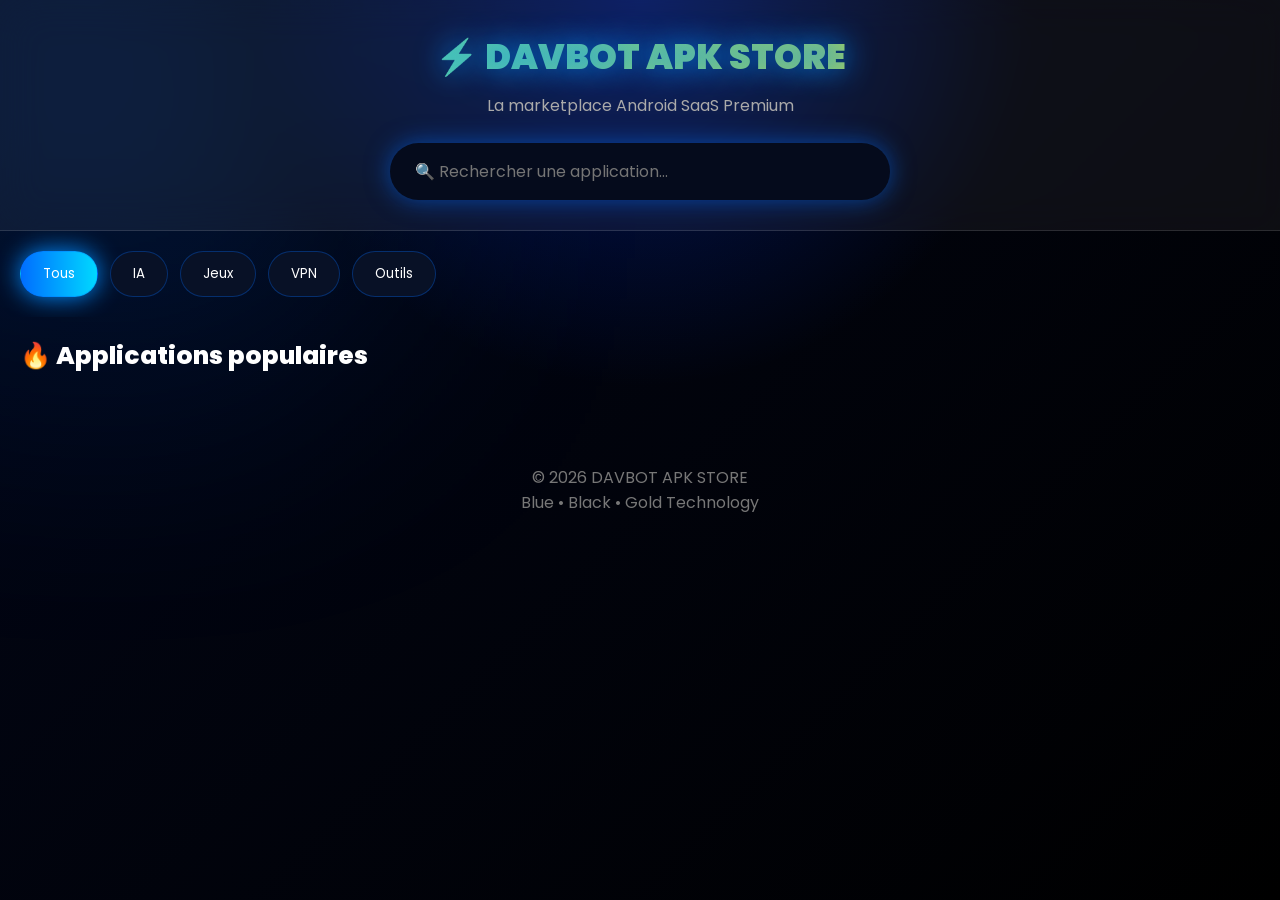
==== index.html @ 663ed7ce "Update index.html" ====
<!DOCTYPE html>
<html lang="fr">

<head>

<meta charset="UTF-8">

<meta name="viewport" content="width=device-width, initial-scale=1.0">

<title>DAVBOT APK STORE PRO</title>


<style>

@import url('https://fonts.googleapis.com/css2?family=Poppins:wght@400;600;800&display=swap');


*{
margin:0;
padding:0;
box-sizing:border-box;
font-family:Poppins,sans-serif;
}


body{

background:
radial-gradient(circle at top,#003cff55,transparent 35%),
linear-gradient(135deg,#020617,#000);

color:white;
min-height:100vh;

overflow-x:hidden;

}



/* BACKGROUND EFFECT */


body::before{

content:"";

position:fixed;

width:400px;
height:400px;

background:#006eff;

filter:blur(150px);

opacity:.25;

top:-100px;
left:-100px;

z-index:-1;

}





/* HEADER SAAS */


.header{


padding:30px 20px;

text-align:center;

background:

rgba(255,255,255,.05);

backdrop-filter:blur(20px);

border-bottom:

1px solid #ffffff20;


}



.logo{


font-size:35px;

font-weight:900;


background:

linear-gradient(90deg,#00c8ff,#ffd700);


-webkit-background-clip:text;

color:transparent;


text-shadow:

0 0 30px #008cff;


}



.subtitle{

color:#aaa;

margin-top:10px;

}




.search-box{


margin-top:25px;

}



#search{


width:90%;

max-width:500px;

padding:16px 25px;

border-radius:50px;

border:none;

outline:none;

background:#050b1c;

color:white;

font-size:16px;


box-shadow:

0 0 25px #006eff88;


}






/* MENU */


.menu{


display:flex;

gap:12px;

padding:20px;

overflow:auto;


}



.category{


background:#081126;

border:1px solid #006eff55;

color:white;

padding:12px 22px;

border-radius:30px;

white-space:nowrap;

}



.category.active{


background:

linear-gradient(90deg,#006eff,#00d9ff);

box-shadow:

0 0 25px #008cff;


}





/* SECTION */


.section-title{


padding:20px;

font-size:25px;

font-weight:800;


}





/* APK GRID */


#apps{


display:grid;

grid-template-columns:

repeat(auto-fit,minmax(280px,1fr));


gap:25px;

padding:20px;


}







/* APK CARD 3D */


.app-card{


background:

linear-gradient(

145deg,

#081126,

#020617

);


border-radius:30px;


padding:25px;


border:

1px solid #006eff55;


box-shadow:


0 20px 50px #000,


inset 0 0 30px #006eff22;


transition:.4s;


position:relative;


overflow:hidden;


}



.app-card::before{


content:"";

position:absolute;

width:150px;
height:150px;

background:#ffd700;

filter:blur(90px);

right:-50px;

top:-50px;

opacity:.2;


}



.app-card:hover{


transform:

translateY(-12px)

rotateX(5deg);


box-shadow:

0 0 40px #006eff,


0 30px 70px #000;


}







.app-icon{


width:95px;

height:95px;

border-radius:25px;

object-fit:cover;


box-shadow:

0 0 30px #006eff;


}





.app-name{


font-size:24px;

margin-top:15px;

}





.dev{

color:#aaa;

}




.info{


display:flex;

justify-content:space-between;

margin:15px 0;

font-size:13px;


}




.badge{


padding:7px 14px;

border-radius:20px;

background:#ffd700;

color:#000;

font-weight:bold;


}




.description{


color:#ccc;

font-size:14px;

min-height:50px;


}






/* DOWNLOAD BUTTON */


.download-btn{


width:100%;

margin-top:20px;

padding:15px;


border:none;

border-radius:25px;


background:

linear-gradient(

90deg,

#006eff,

#00d9ff

);


color:white;

font-size:16px;

font-weight:bold;


cursor:pointer;


box-shadow:

0 0 25px #006eff;


}





.download-btn:hover{


background:

linear-gradient(

90deg,

#ffd700,

#ff9900

);


color:black;


}







/* DOWNLOAD MODAL */


#downloadBox{


position:fixed;

top:50%;

left:50%;


transform:

translate(-50%,-50%);


width:320px;


padding:30px;


border-radius:30px;


background:#050b1c;


border:1px solid #006eff;


box-shadow:

0 0 50px #006eff;


display:none;


text-align:center;


}



.progress{


height:15px;

background:#111827;

border-radius:20px;

overflow:hidden;

margin:20px 0;


}



.bar{


height:100%;

width:0%;


background:

linear-gradient(90deg,#006eff,#ffd700);


}





footer{


text-align:center;

padding:30px;

color:#777;


}


</style>

</head>



<body>



<header class="header">


<div class="logo">

⚡ DAVBOT APK STORE

</div>


<p class="subtitle">

La marketplace Android SaaS Premium

</p>



<div class="search-box">

<input id="search"

placeholder="🔍 Rechercher une application...">

</div>



</header>





<nav class="menu">


<button class="category active">

Tous

</button>


<button class="category">

IA

</button>


<button class="category">

Jeux

</button>


<button class="category">

VPN

</button>


<button class="category">

Outils

</button>



</nav>






<h2 class="section-title">

🔥 Applications populaires

</h2>





<section id="apps">

</section>







<div id="downloadBox">


<h2>

⚡ Téléchargement

</h2>


<p id="downloadText">

Préparation...

</p>



<div class="progress">

<div class="bar" id="bar">

</div>

</div>


<p>

DAVBOT STORE ENGINE

</p>


</div>






<footer>


© 2026 DAVBOT APK STORE

<br>

Blue • Black • Gold Technology


</footer>

<script>
    // ==========================================
// ⚡ DAVBOT APK STORE PRO
// APP.JS
// SaaS 3D BLUE BLACK GOLD
// Sans Firebase
// ==========================================



// ================= APPLICATIONS =================


let APPS = [


{
id:1,

name:"DAVBOT AI",

icon:"https://i.ibb.co/chckV4z9/Dav-Bot-IA-128x128-4ko.webp",

developer:"David Mpongo",

category:"IA",

version:"3.0",

size:"1 MB",

downloads:3,2k,

stars:5,

vip:true,

description:
"Assistant IA intelligent avec génération de texte, images et outils avancés.",

apk:"#"

},



{
id:2,

name:"DAVBOT VPN",

icon:"https://i.ibb.co/4ZLPR3CJ/logo-reduit-56ko.webp",

developer:"DAVBOT",

category:"VPN",

version:"2.5",

size:"4 MB",

downloads:18k,

stars:5,

vip:true,

description:
"VPN rapide et sécurisé avec technologie nouvelle génération.",

apk:"#"

},



{
id:3,

name:"DAVBOT GAMES",

icon:"https://cdn-icons-png.flaticon.com/512/686/686589.png",

developer:"DAVBOT Studio",

category:"Jeux",

version:"1.5",

size:"120 MB",

downloads:9500,

stars:4,

vip:false,

description:
"Collection de jeux Android divertissants.",

apk:"#"

},



{
id:4,

name:"DAVBOT TOOLS",

icon:"https://cdn-icons-png.flaticon.com/512/2919/2919592.png",

developer:"DAVBOT",

category:"Outils",

version:"1.0",

size:"30 MB",

downloads:7000,

stars:5,

vip:false,

description:
"Une suite d'outils puissants pour Android.",

apk:"#"

}


];






// ================= ELEMENTS =================


const appsBox =
document.getElementById("apps");


const search =
document.getElementById("search");


const bar =
document.getElementById("bar");


const downloadBox =
document.getElementById("downloadBox");


const downloadText =
document.getElementById("downloadText");







// ================= AFFICHAGE =================


function renderApps(list){


appsBox.innerHTML="";



list.forEach(app=>{


appsBox.innerHTML += `


<div class="app-card">


<img class="app-icon"

src="${app.icon}">



<h2 class="app-name">

${app.name}

${app.vip ? " 👑":""}

</h2>




<p class="dev">

👨‍💻 ${app.developer}

</p>





<div class="info">


<span>

📥 ${app.downloads}

</span>



<span>

📦 ${app.size}

</span>


</div>





<div class="info">


<span>

⭐ ${app.stars}/5

</span>



<span class="badge">

${app.category}

</span>


</div>





<p class="description">

${app.description}

</p>





<button class="download-btn"

onclick="downloadAPK(${app.id})">


⬇ Télécharger


</button>



</div>


`;



});



}






// ================= RECHERCHE =================



search.addEventListener("input",()=>{


let value =
search.value.toLowerCase();



let result =
APPS.filter(app=>


app.name

.toLowerCase()

.includes(value)


);



renderApps(result);



});







// ================= CATEGORIES =================



document

.querySelectorAll(".category")

.forEach(button=>{


button.onclick=()=>{


document

.querySelectorAll(".category")

.forEach(btn=>{


btn.classList.remove("active");


});



button.classList.add("active");



let cat =
button.innerText;



if(cat==="Tous"){


renderApps(APPS);


}

else{


renderApps(

APPS.filter(app=>

app.category===cat

)

);


}



};



});








// ================= TELECHARGEMENT =================



window.downloadAPK=function(id){



let app =

APPS.find(a=>a.id===id);



if(!app)return;





downloadBox.style.display="block";



let progress=0;



bar.style.width="0%";



downloadText.innerHTML=

"Connexion au serveur...";







let timer=setInterval(()=>{


progress +=10;



bar.style.width=

progress+"%";




if(progress===30){


downloadText.innerHTML=

"⬇ Téléchargement de "+app.name;


}



if(progress===70){


downloadText.innerHTML=

"⚡ Optimisation APK...";


}



if(progress>=100){



clearInterval(timer);



downloadText.innerHTML=

"✅ Installation prête !";



app.downloads++;



setTimeout(()=>{


if(app.apk!=="#"){


window.open(app.apk,"_blank");


}

else{


alert(

"APK bientôt disponible"

);


}



downloadBox.style.display="none";


},1200);



}



},300);



};






// ================= START =================


renderApps(APPS);



console.log(

"⚡ DAVBOT APK STORE PRO chargé"

);
</script>

</body>

</html>
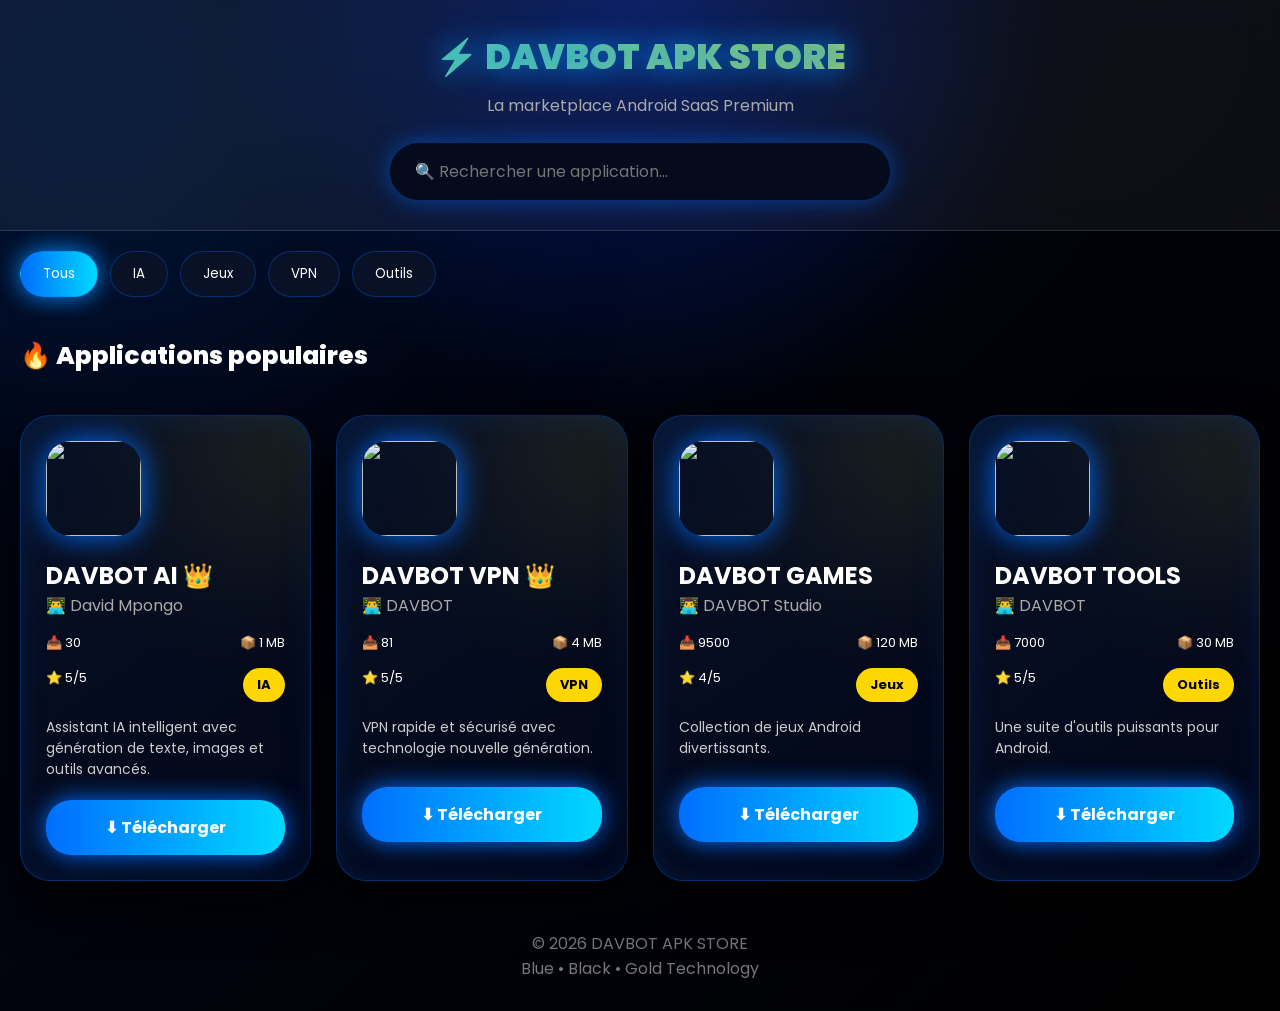
==== commit c14bb002: "Update index.html" ====
--- a/index.html
+++ b/index.html
@@ -797,23 +797,6 @@
 
 
 </div>
-
-
-
-
-
-
-<footer>
-
-
-© 2026 DAVBOT APK STORE
-
-<br>
-
-Blue • Black • Gold Technology
-
-
-</footer>
 
 <script>
     // ==========================================
@@ -846,7 +829,7 @@
 
 size:"1 MB",
 
-downloads:3,2k,
+downloads:30,
 
 stars:5,
 
@@ -876,7 +859,7 @@
 
 size:"4 MB",
 
-downloads:18k,
+downloads:81,
 
 stars:5,
 
@@ -1393,6 +1376,20 @@
 );
 </script>
 
+<footer>
+
+
+© 2026 DAVBOT APK STORE
+
+<br>
+
+Blue • Black • Gold Technology
+
+
+</footer>
+
+
+
 </body>
 
 </html>
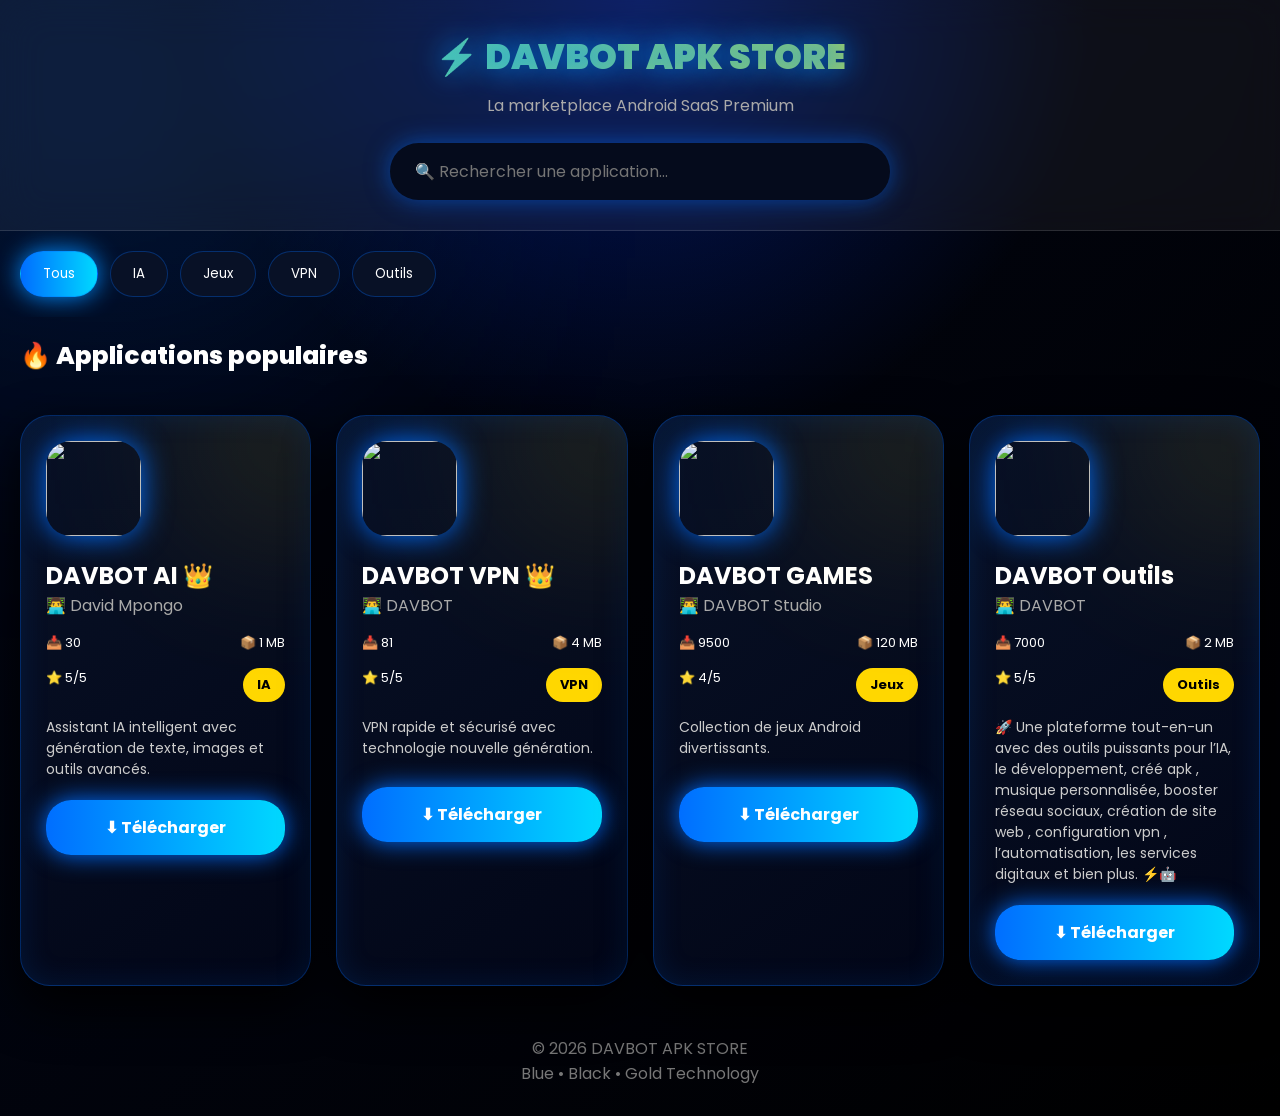
==== commit 47dc54bf: "Update index.html" ====
--- a/index.html
+++ b/index.html
@@ -838,7 +838,7 @@
 description:
 "Assistant IA intelligent avec génération de texte, images et outils avancés.",
 
-apk:"#"
+apk:"https://github.com/Equipedev02/Apk-/releases/download/Dav/app-release.apk"
 
 },
 
@@ -868,7 +868,7 @@
 description:
 "VPN rapide et sécurisé avec technologie nouvelle génération.",
 
-apk:"#"
+apk:"https://github.com/Equipedev02/Apk-/releases/download/Dev/app-release.apk"
 
 },
 
@@ -902,14 +902,12 @@
 
 },
 
-
-
 {
 id:4,
 
-name:"DAVBOT TOOLS",
-
-icon:"https://cdn-icons-png.flaticon.com/512/2919/2919592.png",
+name:"DAVBOT Outils",
+
+icon:"https://i.ibb.co/cKsBpWC5/file-000000005df481f4ace35cb8358d5b5d.webp",
 
 developer:"DAVBOT",
 
@@ -917,20 +915,22 @@
 
 version:"1.0",
 
-size:"30 MB",
+size:"2 MB",
 
 downloads:7000,
 
 stars:5,
 
+
 vip:false,
 
 description:
-"Une suite d'outils puissants pour Android.",
-
-apk:"#"
-
-}
+"🚀 Une plateforme tout-en-un avec des outils puissants pour l’IA, le développement, créé apk , musique personnalisée, booster réseau sociaux, création de site web , configuration vpn , l’automatisation, les services digitaux et bien plus. ⚡🤖",
+
+apk:"https://github.com/Equipedev02/Apk-/releases/download/Outils/app-release.apk"
+
+    }
+    
 
 
 ];
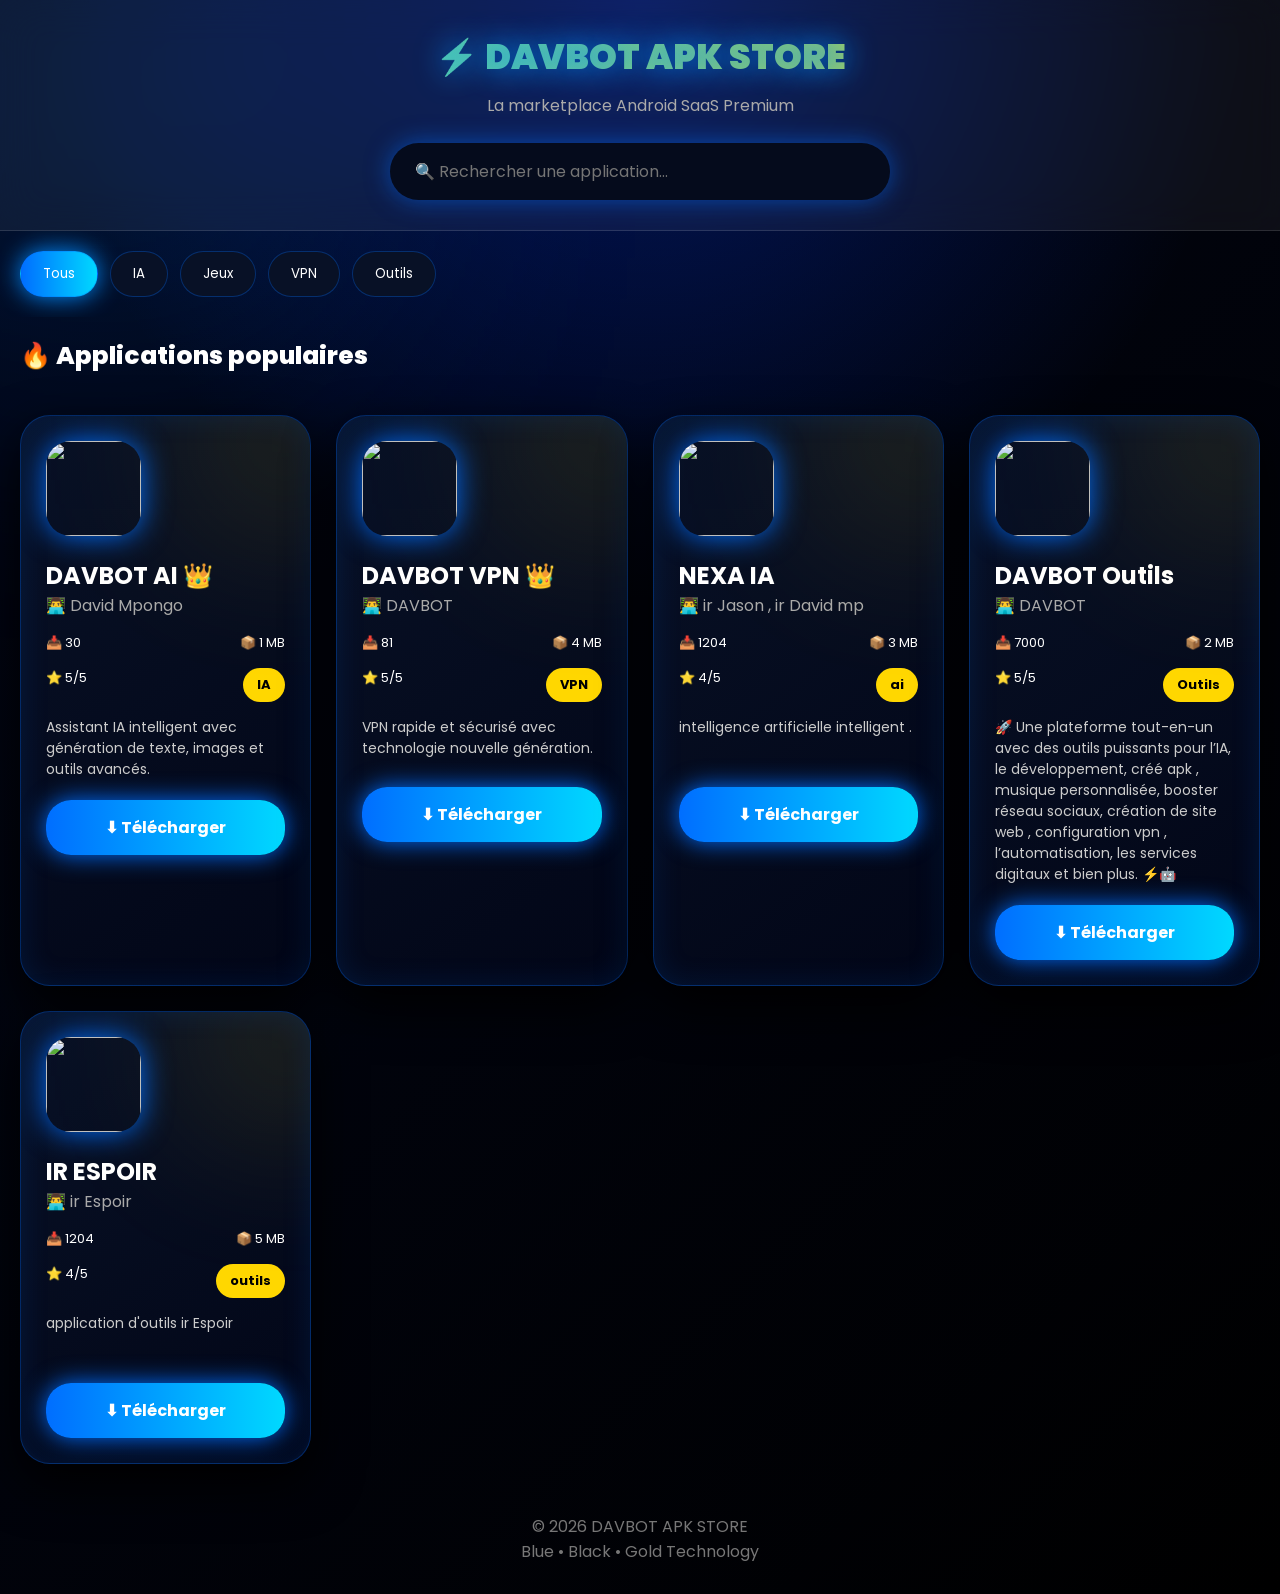
==== commit b0932f3c: "Update index.html" ====
--- a/index.html
+++ b/index.html
@@ -877,28 +877,28 @@
 {
 id:3,
 
-name:"DAVBOT GAMES",
-
-icon:"https://cdn-icons-png.flaticon.com/512/686/686589.png",
-
-developer:"DAVBOT Studio",
-
-category:"Jeux",
+name:"NEXA IA",
+
+icon:"https://i.ibb.co/DHg7rJxL/1000127737.png",
+
+developer:"ir Jason , ir David mp",
+
+category:"ai",
 
 version:"1.5",
 
-size:"120 MB",
-
-downloads:9500,
+size:"3 MB",
+
+downloads:1204,
 
 stars:4,
 
 vip:false,
 
 description:
-"Collection de jeux Android divertissants.",
-
-apk:"#"
+"intelligence artificielle intelligent .",
+
+apk:"https://github.com/Equipedev02/Apk-/releases/download/NEXA1/app-release.apk"
 
 },
 
@@ -929,7 +929,34 @@
 
 apk:"https://github.com/Equipedev02/Apk-/releases/download/Outils/app-release.apk"
 
-    }
+    },
+    {
+id:5,
+
+name:"IR ESPOIR",
+
+icon:"https://i.ibb.co/rGWJBhcq/1000127770.png",
+
+developer:"ir Espoir",
+
+category:"outils",
+
+version:"1.5",
+
+size:"5 MB",
+
+downloads:1204,
+
+stars:4,
+
+vip:false,
+
+description:
+"application d'outils ir Espoir",
+
+apk:"https://github.com/Equipedev02/Apk-/releases/download/NEXA/app-release.apk"
+
+}
     
 
 
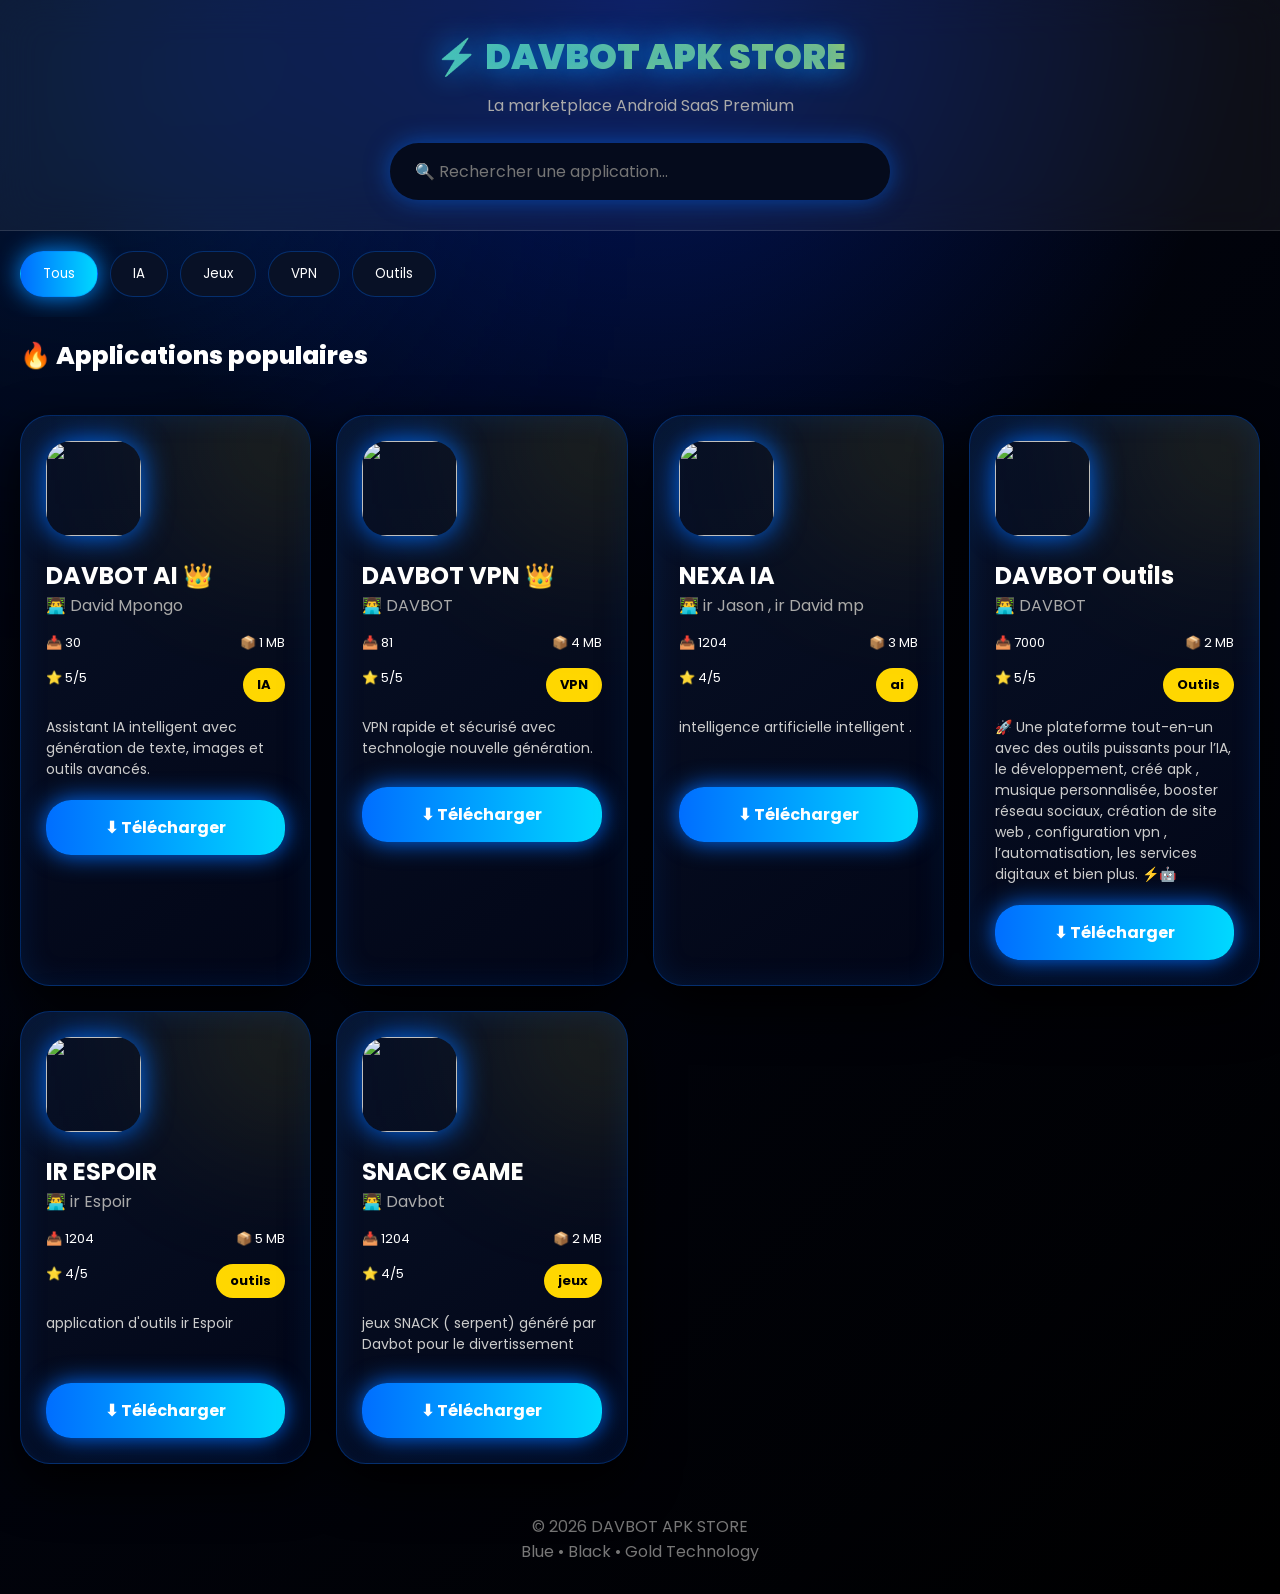
==== commit 8fa139f9: "Update index.html" ====
--- a/index.html
+++ b/index.html
@@ -956,7 +956,35 @@
 
 apk:"https://github.com/Equipedev02/Apk-/releases/download/NEXA/app-release.apk"
 
-}
+},
+{
+id:6,
+
+name:"SNACK GAME",
+
+icon:"https://i.ibb.co/t5qCBGw/1000129345.png",
+
+developer:"Davbot",
+
+category:"jeux",
+
+version:"1.5",
+
+size:"2 MB",
+
+downloads:1204,
+
+stars:4,
+
+vip:false,
+
+description:
+"jeux SNACK ( serpent) généré par Davbot pour le divertissement",
+
+apk:"https://github.com/Equipedev02/Apk-/releases/download/Snack/app-release.apk"
+
+}
+    
     
 
 
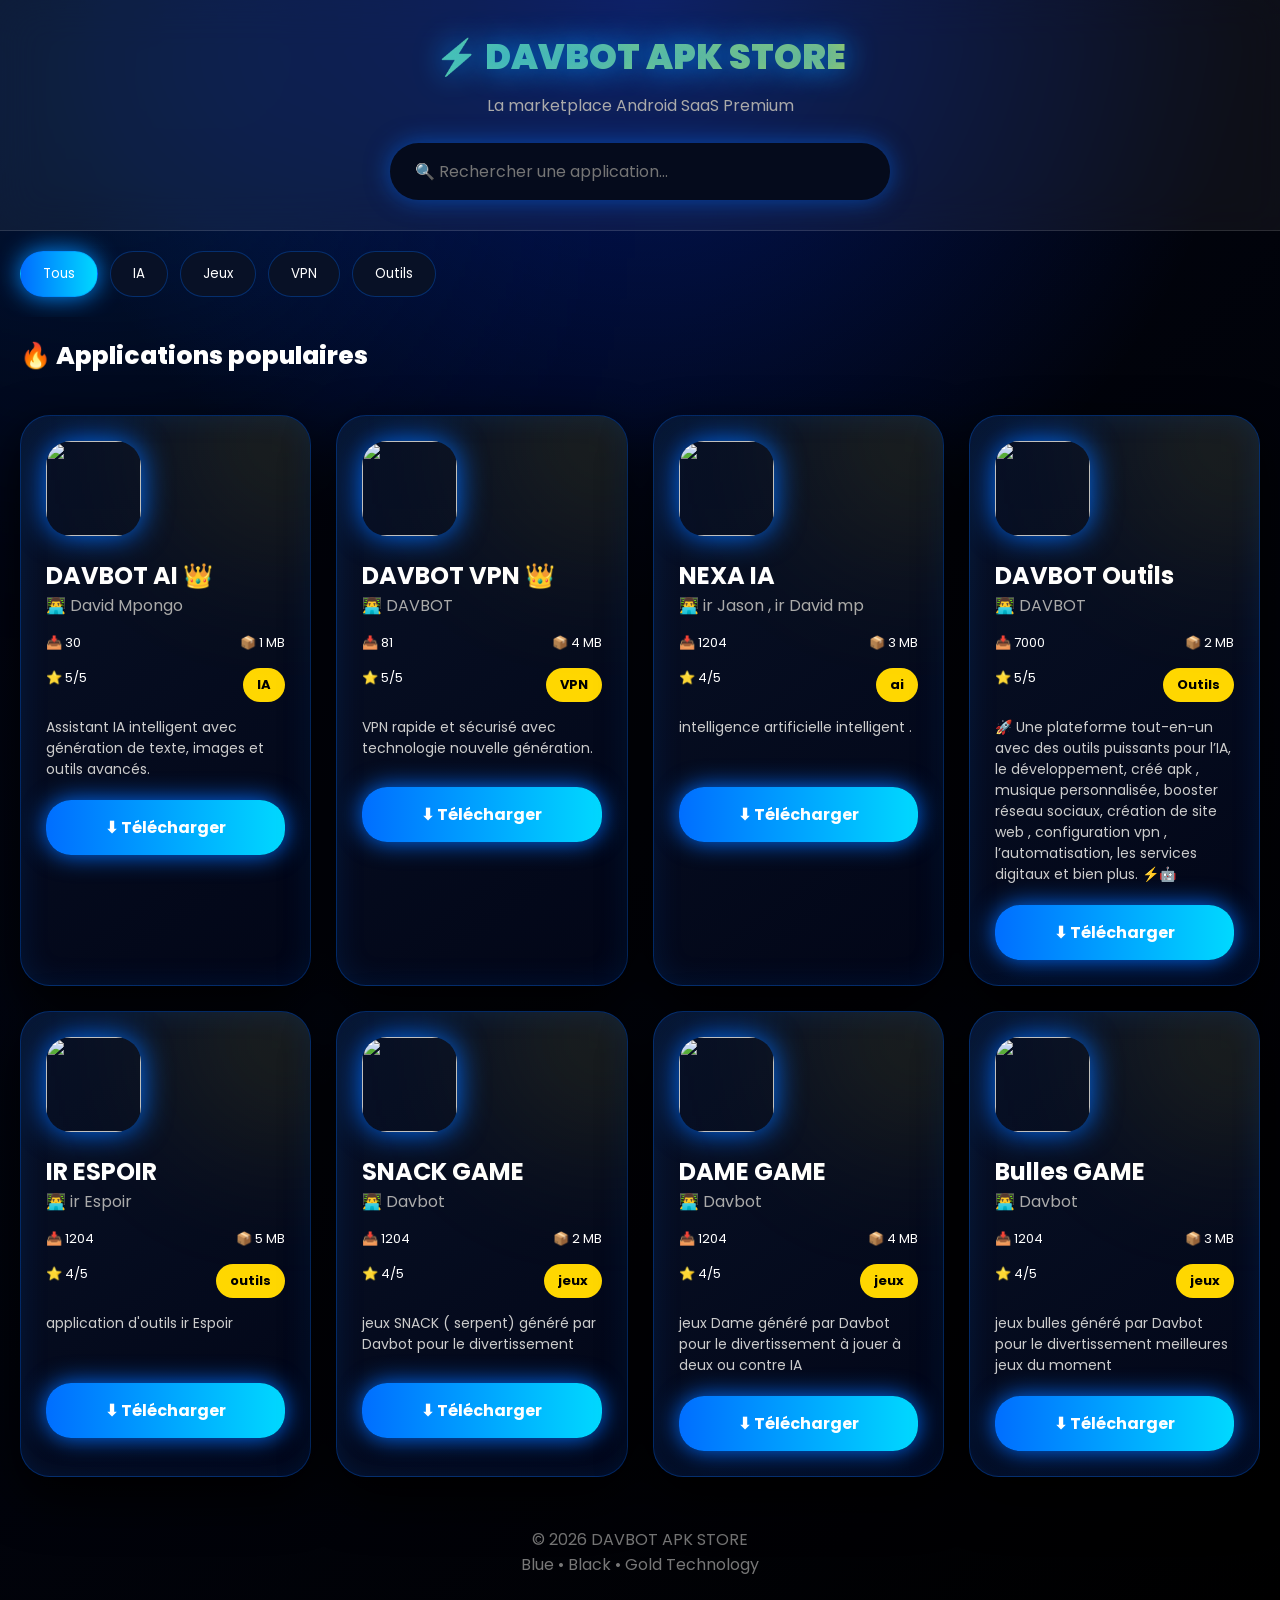
==== commit 96cca1eb: "Update index.html" ====
--- a/index.html
+++ b/index.html
@@ -962,7 +962,7 @@
 
 name:"SNACK GAME",
 
-icon:"https://i.ibb.co/t5qCBGw/1000129345.png",
+icon:"https://i.ibb.co/k2XBJVFr/1000129345.png",
 
 developer:"Davbot",
 
@@ -983,8 +983,63 @@
 
 apk:"https://github.com/Equipedev02/Apk-/releases/download/Snack/app-release.apk"
 
-}
+},
+
+{
+id:7,
+
+name:"DAME GAME",
+
+icon:"https://i.ibb.co/DDZ3ZJnC/1000129412.png",
+
+developer:"Davbot",
+
+category:"jeux",
+
+version:"2.5",
+
+size:"4 MB",
+
+downloads:1204,
+
+stars:4,
+
+vip:false,
+
+description:
+"jeux Dame généré par Davbot pour le divertissement à jouer à deux ou contre IA",
+
+apk:"https://github.com/Equipedev02/Apk-/releases/download/Dame/app-release.apk"
+
+},
     
+{
+id:8,
+
+name:"Bulles GAME",
+
+icon:"https://i.ibb.co/cR4rMmy/1000129392.png",
+
+developer:"Davbot",
+
+category:"jeux",
+
+version:"1.5",
+
+size:"3 MB",
+
+downloads:1204,
+
+stars:4,
+
+vip:false,
+
+description:
+"jeux bulles généré par Davbot pour le divertissement meilleures jeux du moment",
+
+apk:"https://github.com/Equipedev02/Apk-/releases/download/Bulles/app-release.apk"
+
+}
     
 
 
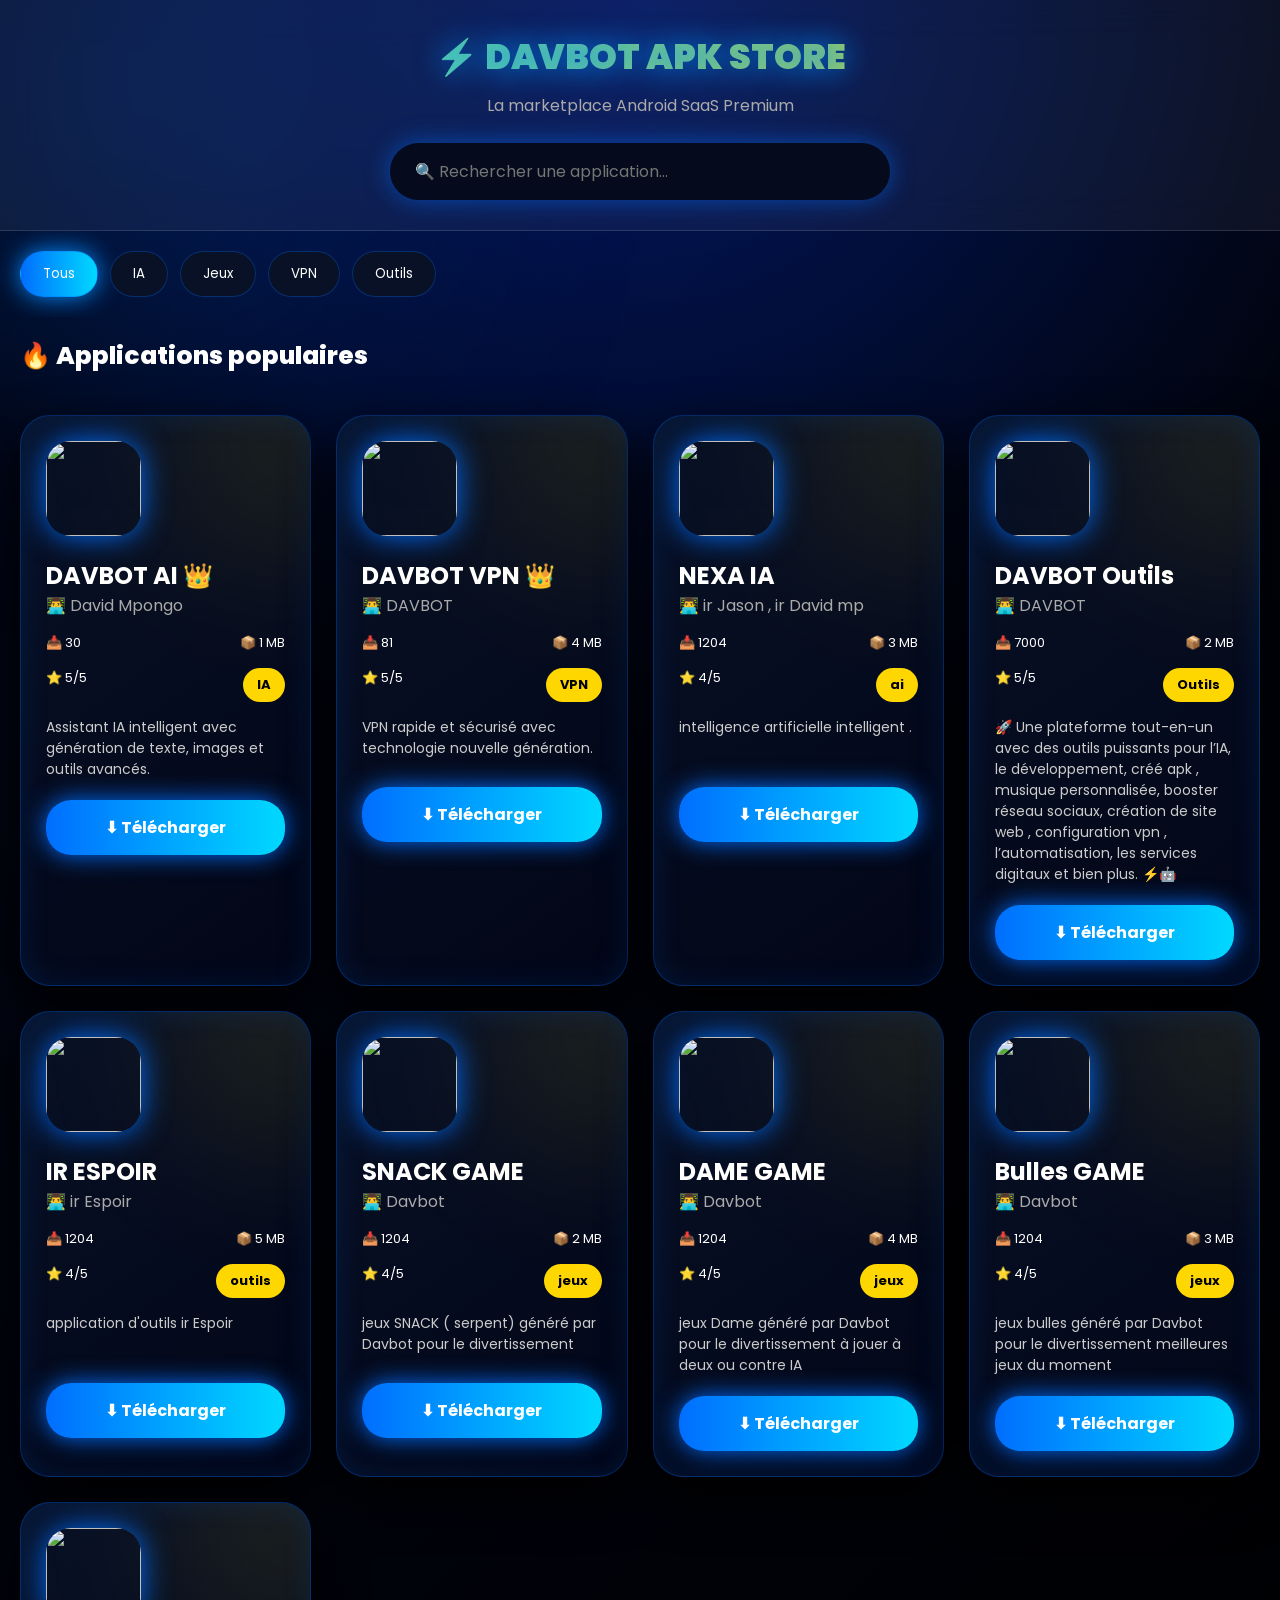
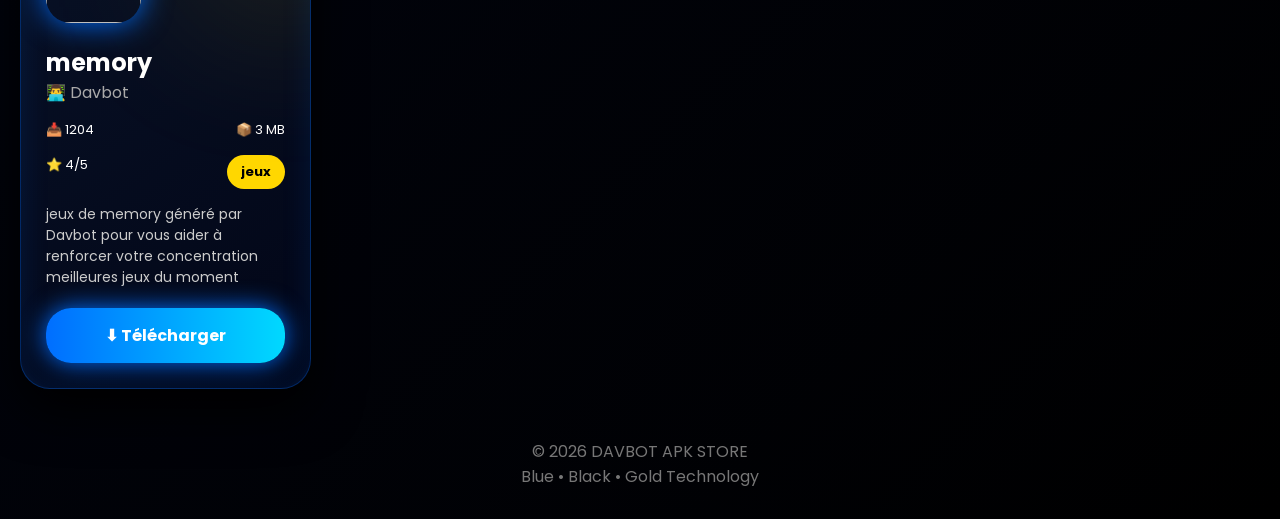
==== commit 983a0108: "Update index.html" ====
--- a/index.html
+++ b/index.html
@@ -1039,6 +1039,33 @@
 
 apk:"https://github.com/Equipedev02/Apk-/releases/download/Bulles/app-release.apk"
 
+},
+{
+id:9,
+
+name:"memory",
+
+icon:"https://i.ibb.co/svxvpRDD/1000129683.png",
+
+developer:"Davbot",
+
+category:"jeux",
+
+version:"1.5",
+
+size:"3 MB",
+
+downloads:1204,
+
+stars:4,
+
+vip:false,
+
+description:
+"jeux de memory généré par Davbot pour vous aider à renforcer votre concentration meilleures jeux du moment",
+
+apk:"https://github.com/Equipedev02/Apk-/releases/download/Memory/app-release.apk"
+
 }
     
 
